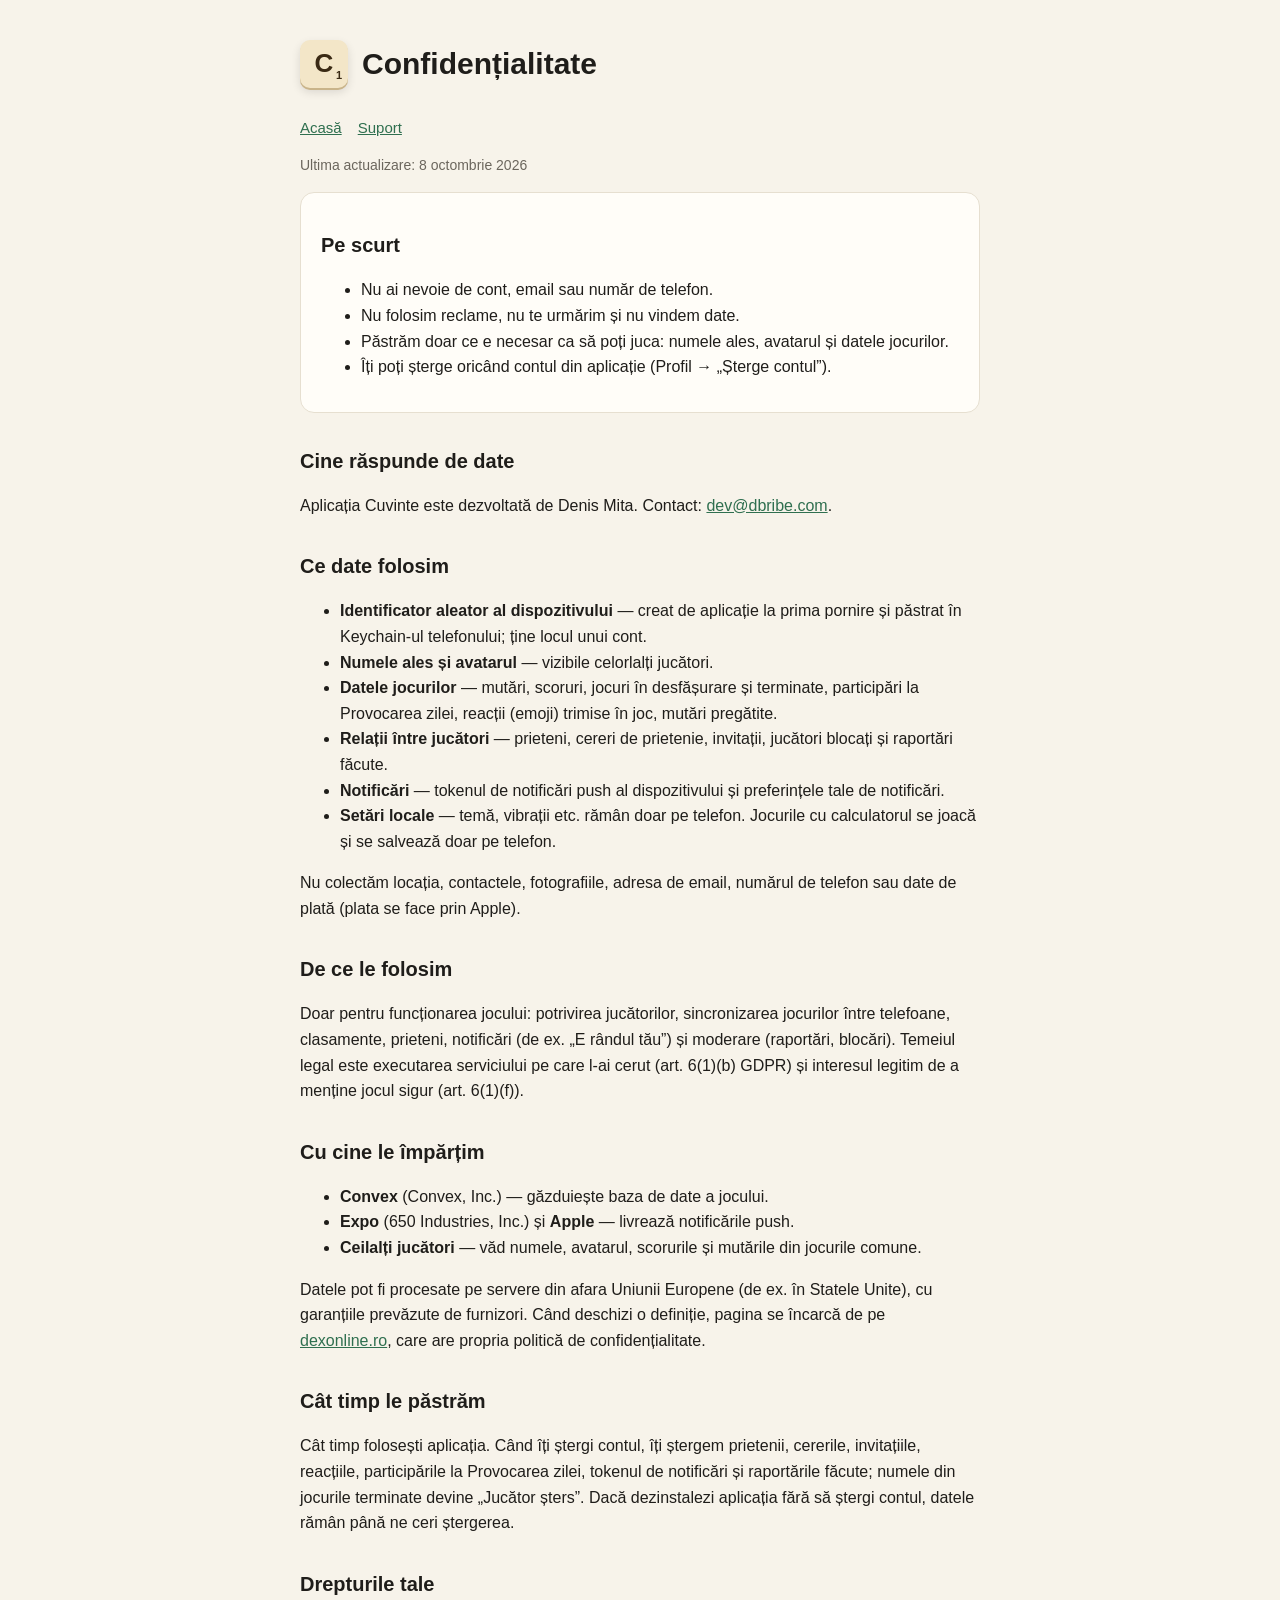
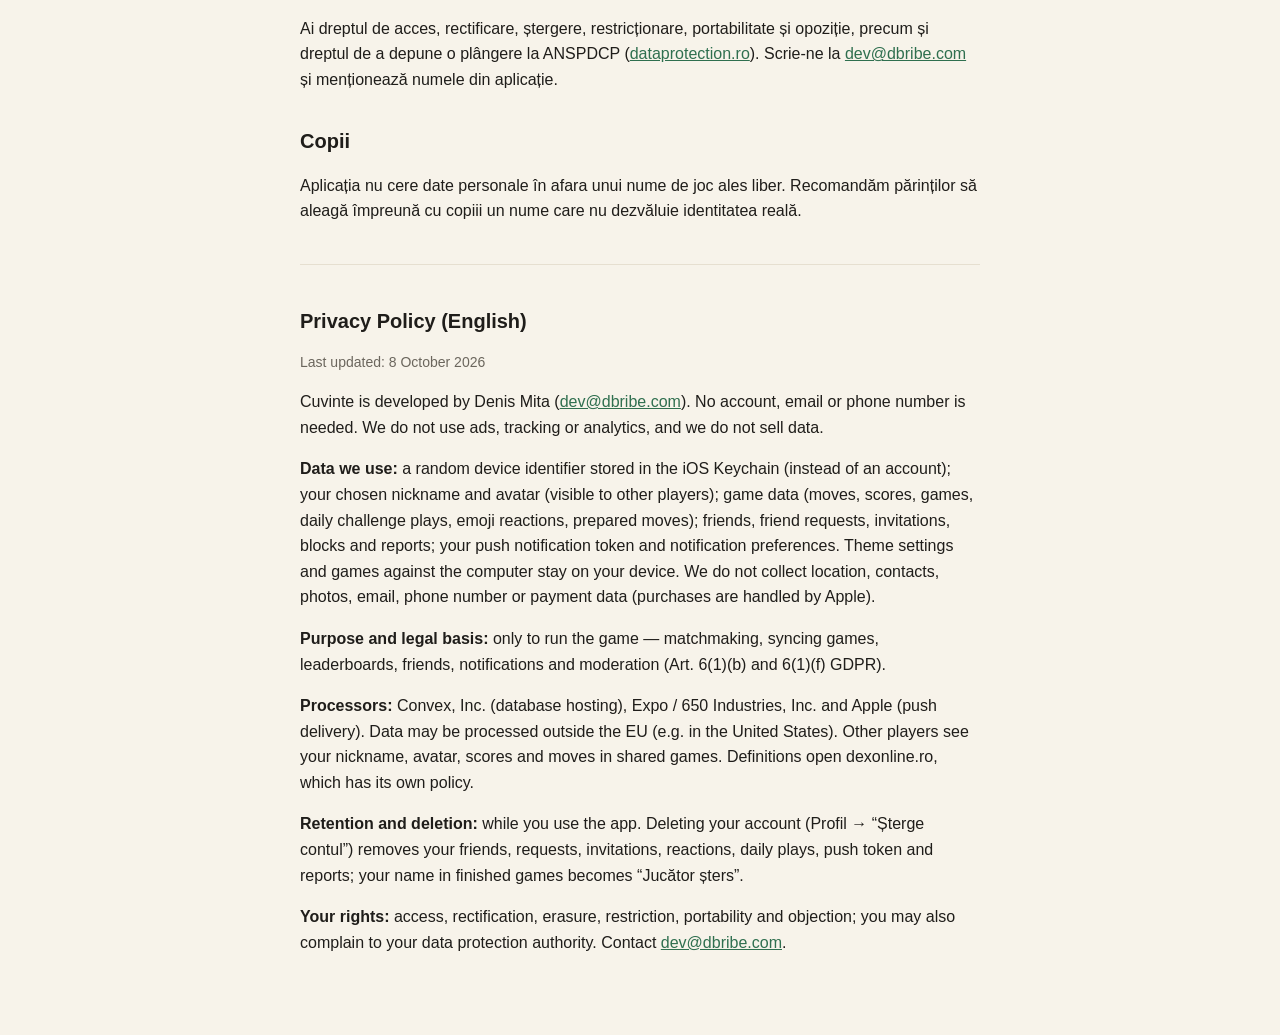
==== privacy.html @ b5d1920b "Cuvinte privacy and support pages Co-Authored-By: Claude Opus 5.5 (1M context) <noreply@anthropic.co" ====
<!doctype html><html lang="ro"><head><meta charset="utf-8"><meta name="viewport" content="width=device-width,initial-scale=1"><title>Cuvinte — Politica de confidențialitate</title><link rel="stylesheet" href="style.css"></head><body><main>
<header><div class="tile">C<small>1</small></div><h1>Confidențialitate</h1></header>
<nav><a href="index.html">Acasă</a><a href="support.html">Suport</a></nav>
<p class="muted">Ultima actualizare: 8 octombrie 2026</p>
<div class="card">
<h2>Pe scurt</h2>
<ul>
<li>Nu ai nevoie de cont, email sau număr de telefon.</li>
<li>Nu folosim reclame, nu te urmărim și nu vindem date.</li>
<li>Păstrăm doar ce e necesar ca să poți juca: numele ales, avatarul și datele jocurilor.</li>
<li>Îți poți șterge oricând contul din aplicație (Profil → „Șterge contul”).</li>
</ul>
</div>
<h2>Cine răspunde de date</h2>
<p>Aplicația Cuvinte este dezvoltată de Denis Mita. Contact: <a href="mailto:dev@dbribe.com">dev@dbribe.com</a>.</p>
<h2>Ce date folosim</h2>
<ul>
<li><b>Identificator aleator al dispozitivului</b> — creat de aplicație la prima pornire și păstrat în Keychain-ul telefonului; ține locul unui cont.</li>
<li><b>Numele ales și avatarul</b> — vizibile celorlalți jucători.</li>
<li><b>Datele jocurilor</b> — mutări, scoruri, jocuri în desfășurare și terminate, participări la Provocarea zilei, reacții (emoji) trimise în joc, mutări pregătite.</li>
<li><b>Relații între jucători</b> — prieteni, cereri de prietenie, invitații, jucători blocați și raportări făcute.</li>
<li><b>Notificări</b> — tokenul de notificări push al dispozitivului și preferințele tale de notificări.</li>
<li><b>Setări locale</b> — temă, vibrații etc. rămân doar pe telefon. Jocurile cu calculatorul se joacă și se salvează doar pe telefon.</li>
</ul>
<p>Nu colectăm locația, contactele, fotografiile, adresa de email, numărul de telefon sau date de plată (plata se face prin Apple).</p>
<h2>De ce le folosim</h2>
<p>Doar pentru funcționarea jocului: potrivirea jucătorilor, sincronizarea jocurilor între telefoane, clasamente, prieteni, notificări (de ex. „E rândul tău”) și moderare (raportări, blocări). Temeiul legal este executarea serviciului pe care l-ai cerut (art. 6(1)(b) GDPR) și interesul legitim de a menține jocul sigur (art. 6(1)(f)).</p>
<h2>Cu cine le împărțim</h2>
<ul>
<li><b>Convex</b> (Convex, Inc.) — găzduiește baza de date a jocului.</li>
<li><b>Expo</b> (650 Industries, Inc.) și <b>Apple</b> — livrează notificările push.</li>
<li><b>Ceilalți jucători</b> — văd numele, avatarul, scorurile și mutările din jocurile comune.</li>
</ul>
<p>Datele pot fi procesate pe servere din afara Uniunii Europene (de ex. în Statele Unite), cu garanțiile prevăzute de furnizori. Când deschizi o definiție, pagina se încarcă de pe <a href="https://dexonline.ro">dexonline.ro</a>, care are propria politică de confidențialitate.</p>
<h2>Cât timp le păstrăm</h2>
<p>Cât timp folosești aplicația. Când îți ștergi contul, îți ștergem prietenii, cererile, invitațiile, reacțiile, participările la Provocarea zilei, tokenul de notificări și raportările făcute; numele din jocurile terminate devine „Jucător șters”. Dacă dezinstalezi aplicația fără să ștergi contul, datele rămân până ne ceri ștergerea.</p>
<h2>Drepturile tale</h2>
<p>Ai dreptul de acces, rectificare, ștergere, restricționare, portabilitate și opoziție, precum și dreptul de a depune o plângere la ANSPDCP (<a href="https://www.dataprotection.ro">dataprotection.ro</a>). Scrie-ne la <a href="mailto:dev@dbribe.com">dev@dbribe.com</a> și menționează numele din aplicație.</p>
<h2>Copii</h2>
<p>Aplicația nu cere date personale în afara unui nume de joc ales liber. Recomandăm părinților să aleagă împreună cu copiii un nume care nu dezvăluie identitatea reală.</p>
<hr>
<h2>Privacy Policy (English)</h2>
<p class="muted">Last updated: 8 October 2026</p>
<p>Cuvinte is developed by Denis Mita (<a href="mailto:dev@dbribe.com">dev@dbribe.com</a>). No account, email or phone number is needed. We do not use ads, tracking or analytics, and we do not sell data.</p>
<p><b>Data we use:</b> a random device identifier stored in the iOS Keychain (instead of an account); your chosen nickname and avatar (visible to other players); game data (moves, scores, games, daily challenge plays, emoji reactions, prepared moves); friends, friend requests, invitations, blocks and reports; your push notification token and notification preferences. Theme settings and games against the computer stay on your device. We do not collect location, contacts, photos, email, phone number or payment data (purchases are handled by Apple).</p>
<p><b>Purpose and legal basis:</b> only to run the game — matchmaking, syncing games, leaderboards, friends, notifications and moderation (Art. 6(1)(b) and 6(1)(f) GDPR).</p>
<p><b>Processors:</b> Convex, Inc. (database hosting), Expo / 650 Industries, Inc. and Apple (push delivery). Data may be processed outside the EU (e.g. in the United States). Other players see your nickname, avatar, scores and moves in shared games. Definitions open dexonline.ro, which has its own policy.</p>
<p><b>Retention and deletion:</b> while you use the app. Deleting your account (Profil → “Șterge contul”) removes your friends, requests, invitations, reactions, daily plays, push token and reports; your name in finished games becomes “Jucător șters”.</p>
<p><b>Your rights:</b> access, rectification, erasure, restriction, portability and objection; you may also complain to your data protection authority. Contact <a href="mailto:dev@dbribe.com">dev@dbribe.com</a>.</p>
</main></body></html>
---- style.css ----
:root{--bg:#f7f3ea;--card:#fffdf8;--text:#1f1d1a;--muted:#6b665d;--accent:#2f6f4f;--line:#e6dfd0}
@media (prefers-color-scheme:dark){:root{--bg:#14130f;--card:#1d1b17;--text:#efe9dc;--muted:#a9a196;--accent:#7cc39b;--line:#2c2924}}
*{box-sizing:border-box}body{margin:0;background:var(--bg);color:var(--text);font:16px/1.6 -apple-system,BlinkMacSystemFont,"Segoe UI",Roboto,sans-serif}
main{max-width:720px;margin:0 auto;padding:40px 20px 64px}
header{display:flex;align-items:center;gap:14px;margin-bottom:28px}
.tile{width:48px;height:48px;border-radius:10px;background:#f3e6c8;color:#3a2a14;display:grid;place-items:center;font-weight:800;font-size:26px;box-shadow:0 2px 0 #c9b48a,0 4px 10px rgba(0,0,0,.12);position:relative}
.tile small{position:absolute;right:6px;bottom:3px;font-size:11px;font-weight:700}
h1{font-size:30px;margin:0}h2{font-size:20px;margin:32px 0 8px}h3{font-size:16px;margin:20px 0 4px}
.card{background:var(--card);border:1px solid var(--line);border-radius:14px;padding:4px 20px 16px;margin:16px 0}
p,li{color:var(--text)}.muted{color:var(--muted);font-size:14px}a{color:var(--accent)}
nav{display:flex;gap:16px;margin-bottom:8px;font-size:15px}hr{border:0;border-top:1px solid var(--line);margin:40px 0}
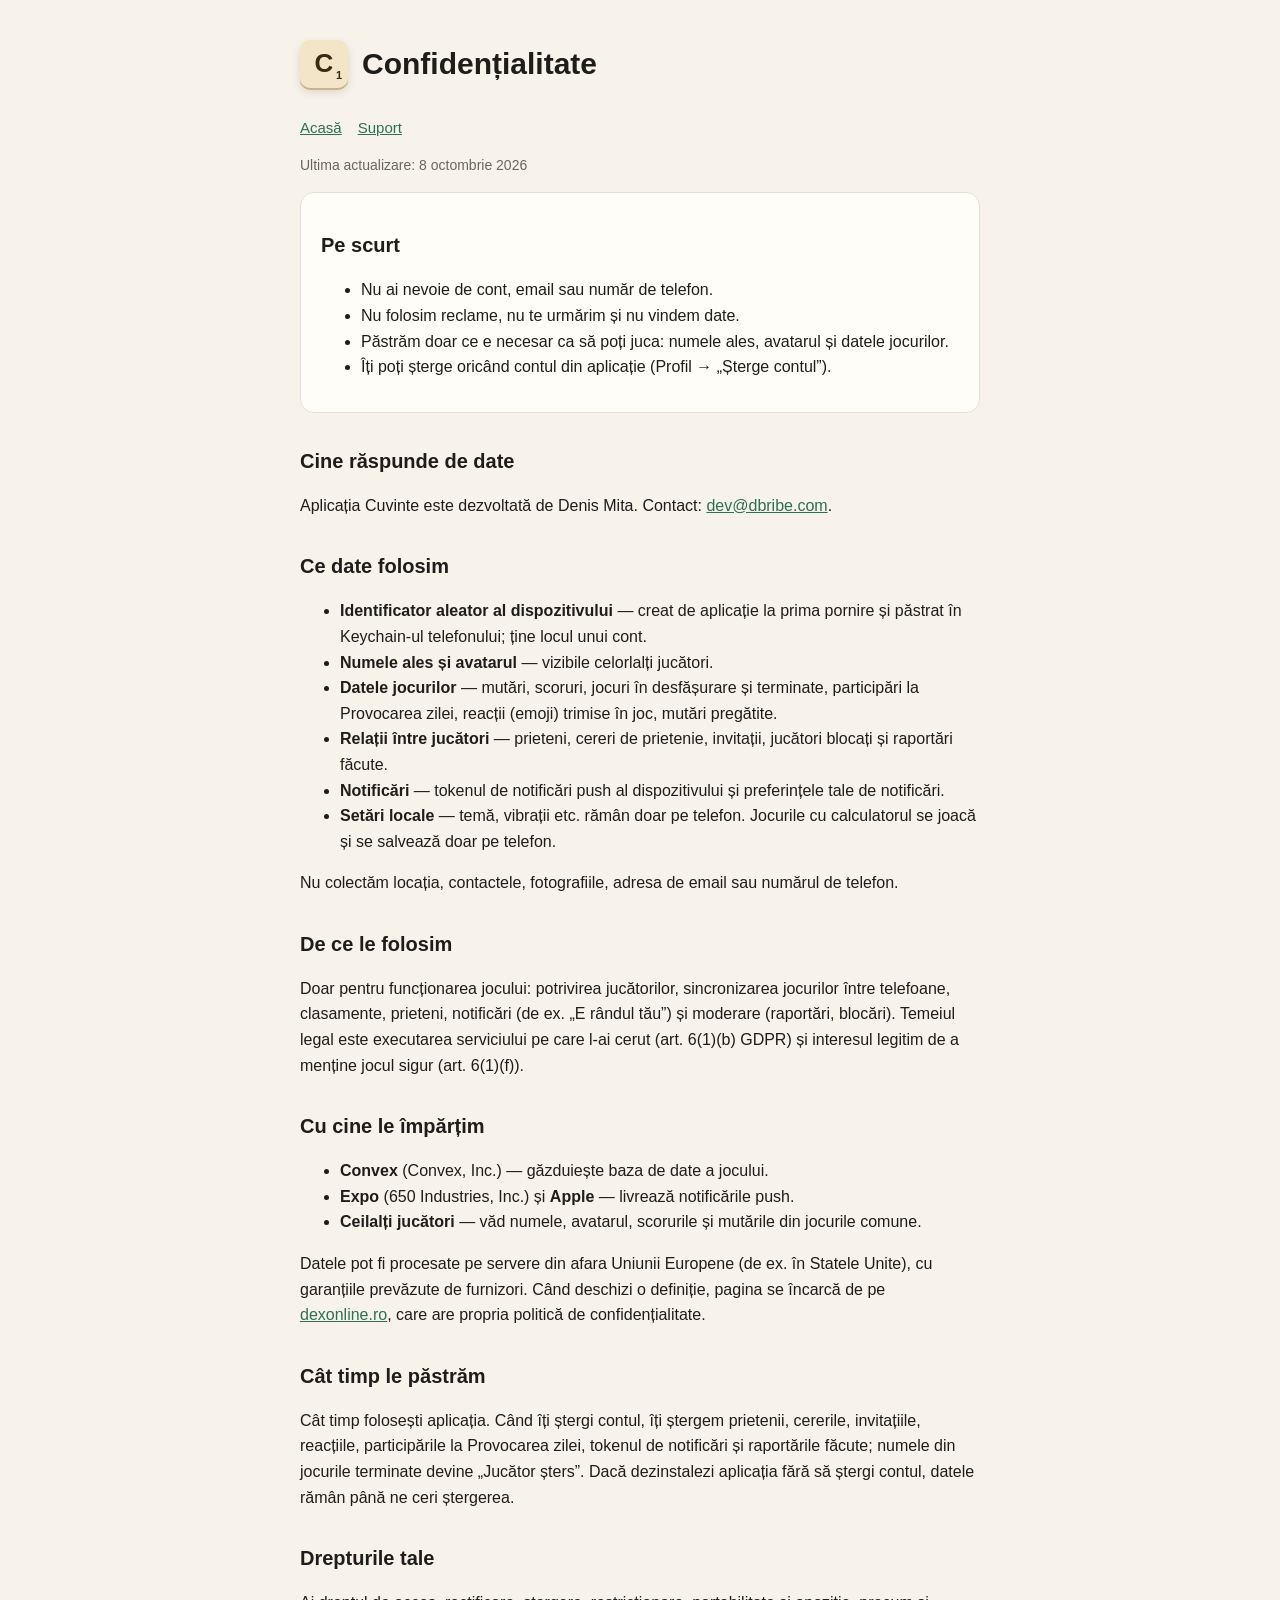
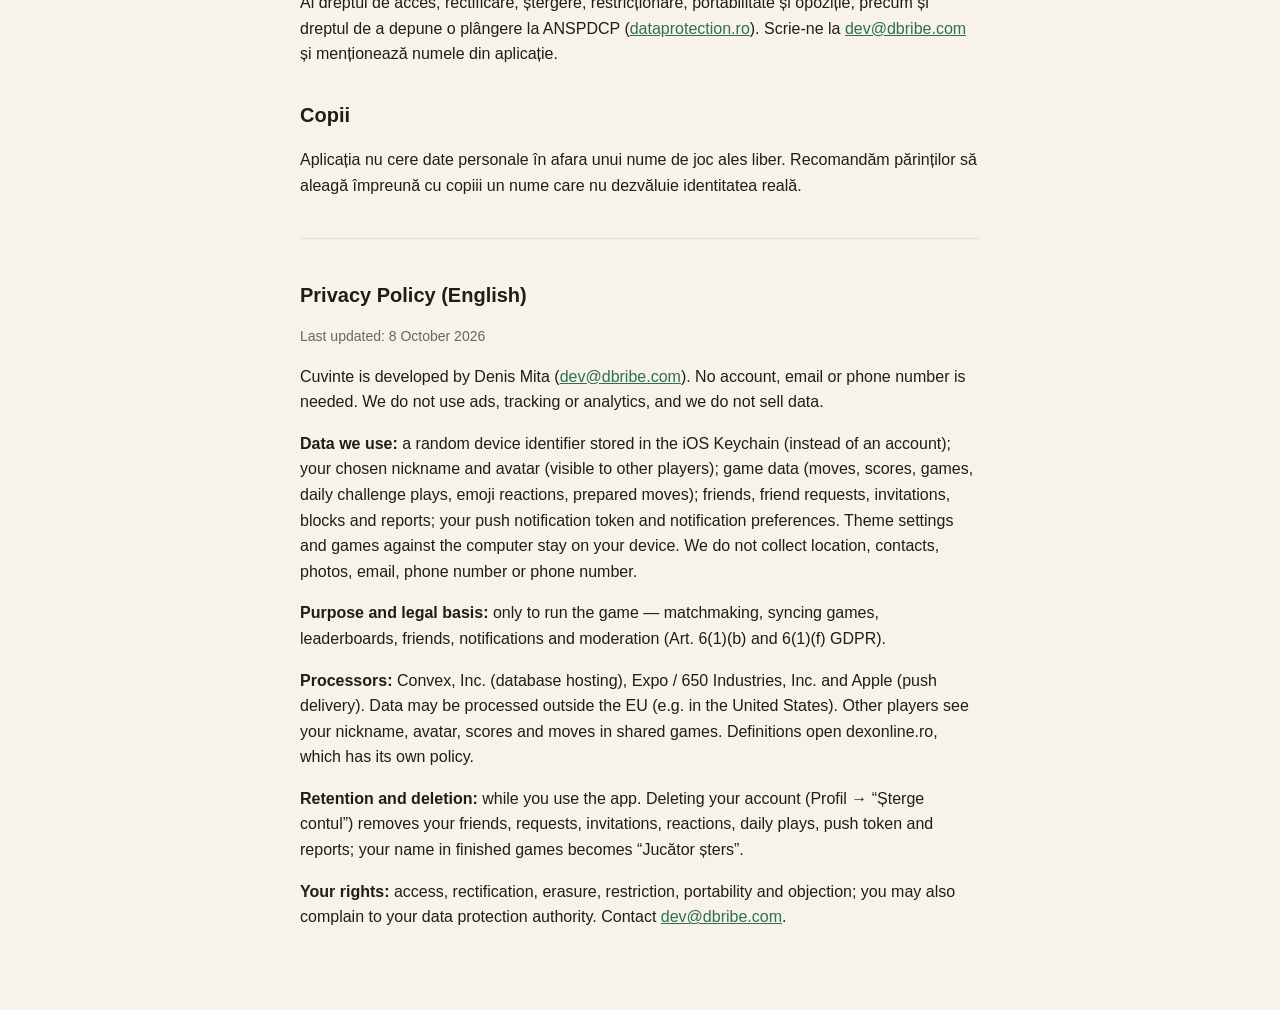
==== commit fe16a51a: "privacy: app is free, no payment data Co-Authored-By: Claude Opus 5.5 (1M context) <noreply@anthropi" ====
--- a/privacy.html
+++ b/privacy.html
@@ -22,7 +22,7 @@
 <li><b>Notificări</b> — tokenul de notificări push al dispozitivului și preferințele tale de notificări.</li>
 <li><b>Setări locale</b> — temă, vibrații etc. rămân doar pe telefon. Jocurile cu calculatorul se joacă și se salvează doar pe telefon.</li>
 </ul>
-<p>Nu colectăm locația, contactele, fotografiile, adresa de email, numărul de telefon sau date de plată (plata se face prin Apple).</p>
+<p>Nu colectăm locația, contactele, fotografiile, adresa de email sau numărul de telefon.</p>
 <h2>De ce le folosim</h2>
 <p>Doar pentru funcționarea jocului: potrivirea jucătorilor, sincronizarea jocurilor între telefoane, clasamente, prieteni, notificări (de ex. „E rândul tău”) și moderare (raportări, blocări). Temeiul legal este executarea serviciului pe care l-ai cerut (art. 6(1)(b) GDPR) și interesul legitim de a menține jocul sigur (art. 6(1)(f)).</p>
 <h2>Cu cine le împărțim</h2>
@@ -42,7 +42,7 @@
 <h2>Privacy Policy (English)</h2>
 <p class="muted">Last updated: 8 October 2026</p>
 <p>Cuvinte is developed by Denis Mita (<a href="mailto:dev@dbribe.com">dev@dbribe.com</a>). No account, email or phone number is needed. We do not use ads, tracking or analytics, and we do not sell data.</p>
-<p><b>Data we use:</b> a random device identifier stored in the iOS Keychain (instead of an account); your chosen nickname and avatar (visible to other players); game data (moves, scores, games, daily challenge plays, emoji reactions, prepared moves); friends, friend requests, invitations, blocks and reports; your push notification token and notification preferences. Theme settings and games against the computer stay on your device. We do not collect location, contacts, photos, email, phone number or payment data (purchases are handled by Apple).</p>
+<p><b>Data we use:</b> a random device identifier stored in the iOS Keychain (instead of an account); your chosen nickname and avatar (visible to other players); game data (moves, scores, games, daily challenge plays, emoji reactions, prepared moves); friends, friend requests, invitations, blocks and reports; your push notification token and notification preferences. Theme settings and games against the computer stay on your device. We do not collect location, contacts, photos, email, phone number or phone number.</p>
 <p><b>Purpose and legal basis:</b> only to run the game — matchmaking, syncing games, leaderboards, friends, notifications and moderation (Art. 6(1)(b) and 6(1)(f) GDPR).</p>
 <p><b>Processors:</b> Convex, Inc. (database hosting), Expo / 650 Industries, Inc. and Apple (push delivery). Data may be processed outside the EU (e.g. in the United States). Other players see your nickname, avatar, scores and moves in shared games. Definitions open dexonline.ro, which has its own policy.</p>
 <p><b>Retention and deletion:</b> while you use the app. Deleting your account (Profil → “Șterge contul”) removes your friends, requests, invitations, reactions, daily plays, push token and reports; your name in finished games becomes “Jucător șters”.</p>
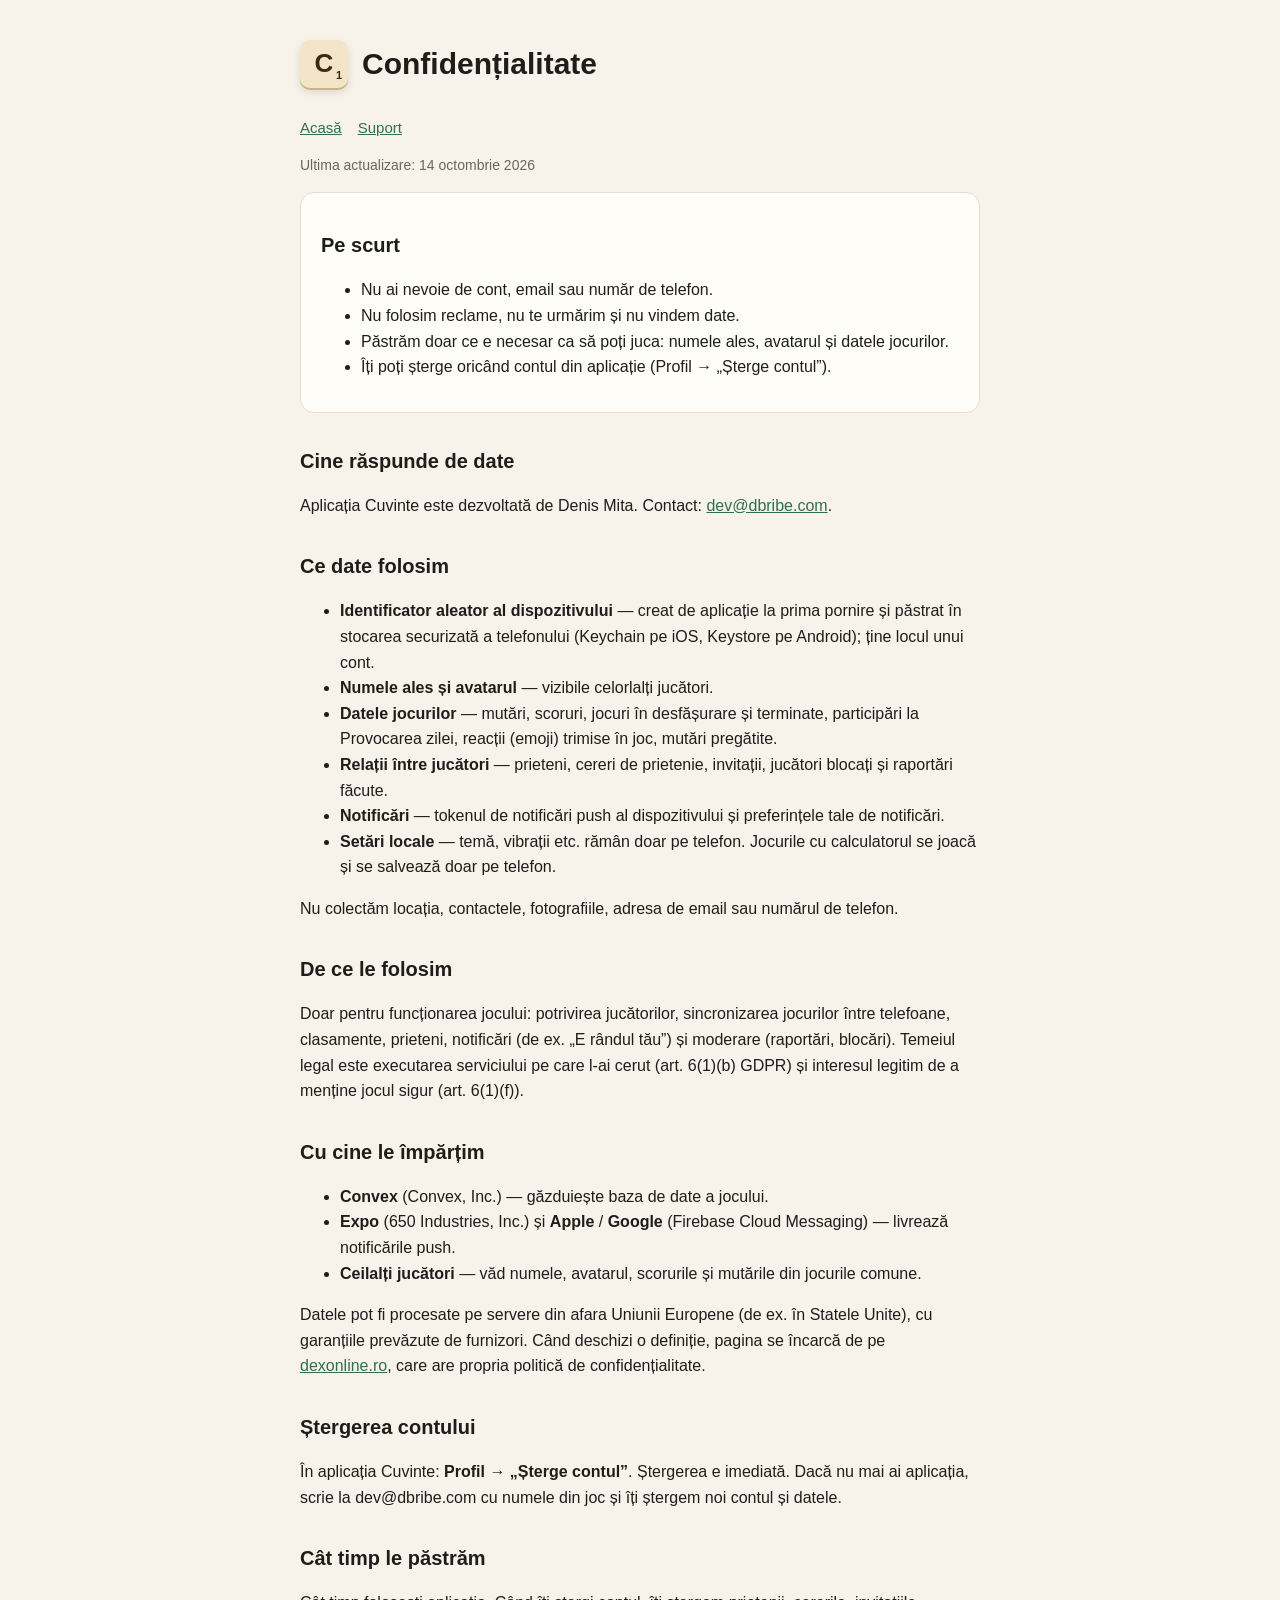
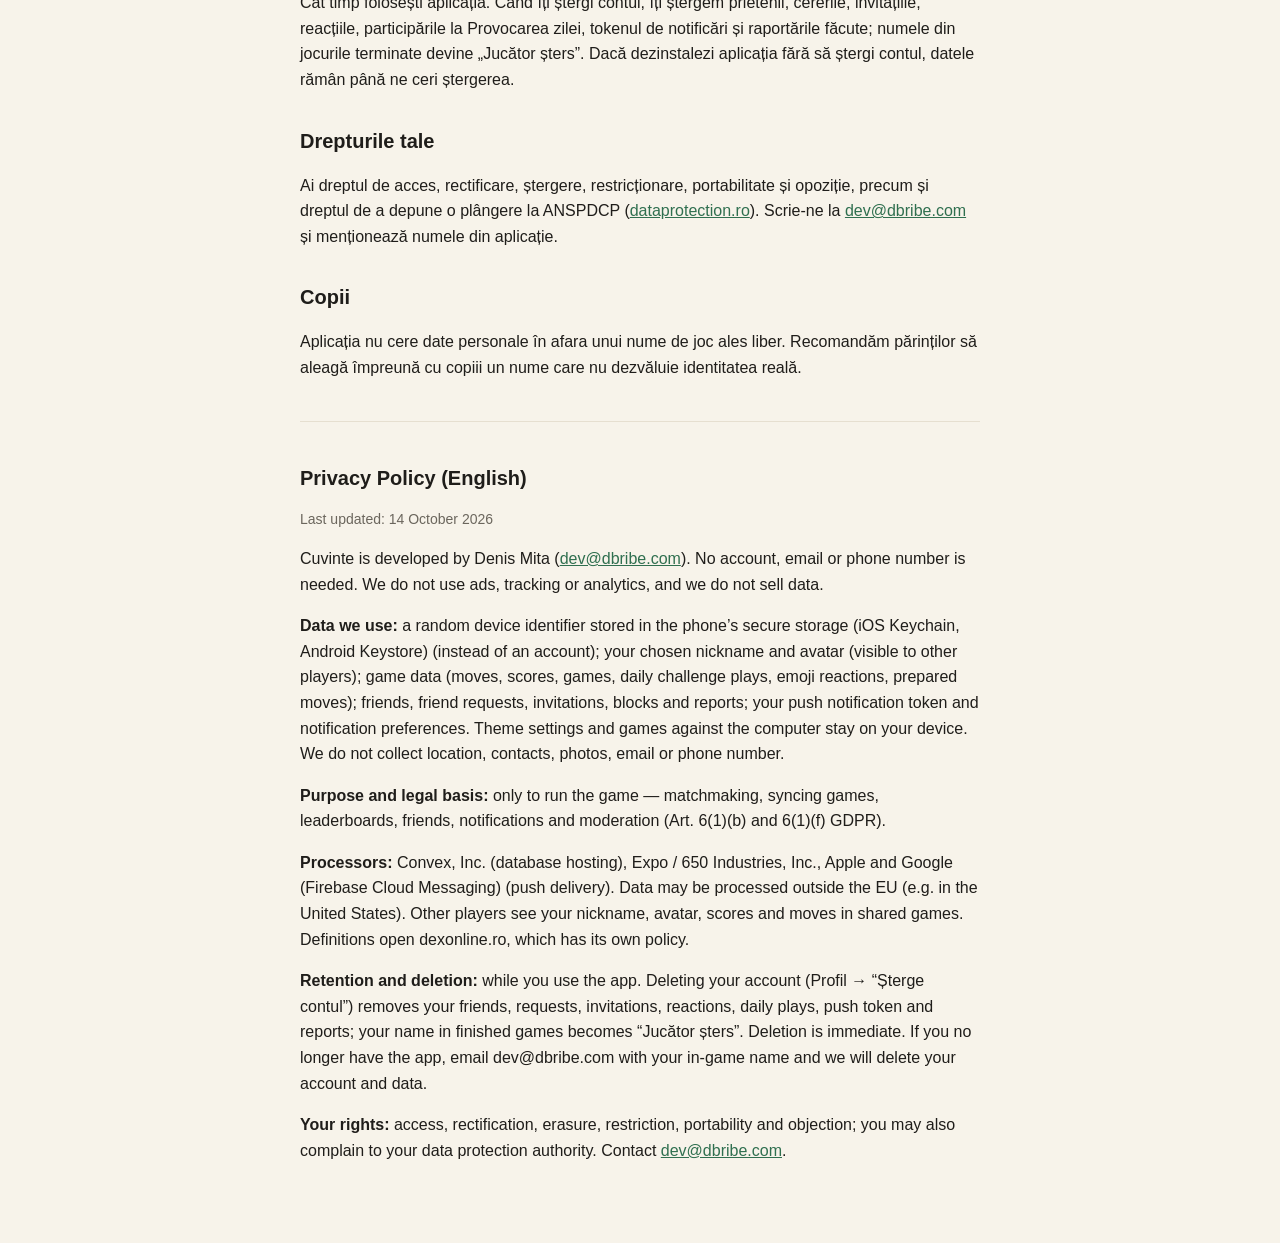
==== commit 8f0634ff: "Privacy/support: Android (Keystore, FCM), account deletion section Co-Authored-By: Claude Opus 5.5 (" ====
--- a/privacy.html
+++ b/privacy.html
@@ -1,7 +1,7 @@
 <!doctype html><html lang="ro"><head><meta charset="utf-8"><meta name="viewport" content="width=device-width,initial-scale=1"><title>Cuvinte — Politica de confidențialitate</title><link rel="stylesheet" href="style.css"></head><body><main>
 <header><div class="tile">C<small>1</small></div><h1>Confidențialitate</h1></header>
 <nav><a href="index.html">Acasă</a><a href="support.html">Suport</a></nav>
-<p class="muted">Ultima actualizare: 8 octombrie 2026</p>
+<p class="muted">Ultima actualizare: 14 octombrie 2026</p>
 <div class="card">
 <h2>Pe scurt</h2>
 <ul>
@@ -15,7 +15,7 @@
 <p>Aplicația Cuvinte este dezvoltată de Denis Mita. Contact: <a href="mailto:dev@dbribe.com">dev@dbribe.com</a>.</p>
 <h2>Ce date folosim</h2>
 <ul>
-<li><b>Identificator aleator al dispozitivului</b> — creat de aplicație la prima pornire și păstrat în Keychain-ul telefonului; ține locul unui cont.</li>
+<li><b>Identificator aleator al dispozitivului</b> — creat de aplicație la prima pornire și păstrat în stocarea securizată a telefonului (Keychain pe iOS, Keystore pe Android); ține locul unui cont.</li>
 <li><b>Numele ales și avatarul</b> — vizibile celorlalți jucători.</li>
 <li><b>Datele jocurilor</b> — mutări, scoruri, jocuri în desfășurare și terminate, participări la Provocarea zilei, reacții (emoji) trimise în joc, mutări pregătite.</li>
 <li><b>Relații între jucători</b> — prieteni, cereri de prietenie, invitații, jucători blocați și raportări făcute.</li>
@@ -28,10 +28,12 @@
 <h2>Cu cine le împărțim</h2>
 <ul>
 <li><b>Convex</b> (Convex, Inc.) — găzduiește baza de date a jocului.</li>
-<li><b>Expo</b> (650 Industries, Inc.) și <b>Apple</b> — livrează notificările push.</li>
+<li><b>Expo</b> (650 Industries, Inc.) și <b>Apple</b> / <b>Google</b> (Firebase Cloud Messaging) — livrează notificările push.</li>
 <li><b>Ceilalți jucători</b> — văd numele, avatarul, scorurile și mutările din jocurile comune.</li>
 </ul>
 <p>Datele pot fi procesate pe servere din afara Uniunii Europene (de ex. în Statele Unite), cu garanțiile prevăzute de furnizori. Când deschizi o definiție, pagina se încarcă de pe <a href="https://dexonline.ro">dexonline.ro</a>, care are propria politică de confidențialitate.</p>
+<h2 id="stergere">Ștergerea contului</h2>
+<p>În aplicația Cuvinte: <b>Profil → „Șterge contul”</b>. Ștergerea e imediată. Dacă nu mai ai aplicația, scrie la dev@dbribe.com cu numele din joc și îți ștergem noi contul și datele.</p>
 <h2>Cât timp le păstrăm</h2>
 <p>Cât timp folosești aplicația. Când îți ștergi contul, îți ștergem prietenii, cererile, invitațiile, reacțiile, participările la Provocarea zilei, tokenul de notificări și raportările făcute; numele din jocurile terminate devine „Jucător șters”. Dacă dezinstalezi aplicația fără să ștergi contul, datele rămân până ne ceri ștergerea.</p>
 <h2>Drepturile tale</h2>
@@ -40,11 +42,11 @@
 <p>Aplicația nu cere date personale în afara unui nume de joc ales liber. Recomandăm părinților să aleagă împreună cu copiii un nume care nu dezvăluie identitatea reală.</p>
 <hr>
 <h2>Privacy Policy (English)</h2>
-<p class="muted">Last updated: 8 October 2026</p>
+<p class="muted">Last updated: 14 October 2026</p>
 <p>Cuvinte is developed by Denis Mita (<a href="mailto:dev@dbribe.com">dev@dbribe.com</a>). No account, email or phone number is needed. We do not use ads, tracking or analytics, and we do not sell data.</p>
-<p><b>Data we use:</b> a random device identifier stored in the iOS Keychain (instead of an account); your chosen nickname and avatar (visible to other players); game data (moves, scores, games, daily challenge plays, emoji reactions, prepared moves); friends, friend requests, invitations, blocks and reports; your push notification token and notification preferences. Theme settings and games against the computer stay on your device. We do not collect location, contacts, photos, email, phone number or phone number.</p>
+<p><b>Data we use:</b> a random device identifier stored in the phone’s secure storage (iOS Keychain, Android Keystore) (instead of an account); your chosen nickname and avatar (visible to other players); game data (moves, scores, games, daily challenge plays, emoji reactions, prepared moves); friends, friend requests, invitations, blocks and reports; your push notification token and notification preferences. Theme settings and games against the computer stay on your device. We do not collect location, contacts, photos, email or phone number.</p>
 <p><b>Purpose and legal basis:</b> only to run the game — matchmaking, syncing games, leaderboards, friends, notifications and moderation (Art. 6(1)(b) and 6(1)(f) GDPR).</p>
-<p><b>Processors:</b> Convex, Inc. (database hosting), Expo / 650 Industries, Inc. and Apple (push delivery). Data may be processed outside the EU (e.g. in the United States). Other players see your nickname, avatar, scores and moves in shared games. Definitions open dexonline.ro, which has its own policy.</p>
-<p><b>Retention and deletion:</b> while you use the app. Deleting your account (Profil → “Șterge contul”) removes your friends, requests, invitations, reactions, daily plays, push token and reports; your name in finished games becomes “Jucător șters”.</p>
+<p><b>Processors:</b> Convex, Inc. (database hosting), Expo / 650 Industries, Inc., Apple and Google (Firebase Cloud Messaging) (push delivery). Data may be processed outside the EU (e.g. in the United States). Other players see your nickname, avatar, scores and moves in shared games. Definitions open dexonline.ro, which has its own policy.</p>
+<p><b>Retention and deletion:</b> while you use the app. Deleting your account (Profil → “Șterge contul”) removes your friends, requests, invitations, reactions, daily plays, push token and reports; your name in finished games becomes “Jucător șters”. Deletion is immediate. If you no longer have the app, email dev@dbribe.com with your in-game name and we will delete your account and data.</p>
 <p><b>Your rights:</b> access, rectification, erasure, restriction, portability and objection; you may also complain to your data protection authority. Contact <a href="mailto:dev@dbribe.com">dev@dbribe.com</a>.</p>
 </main></body></html>
